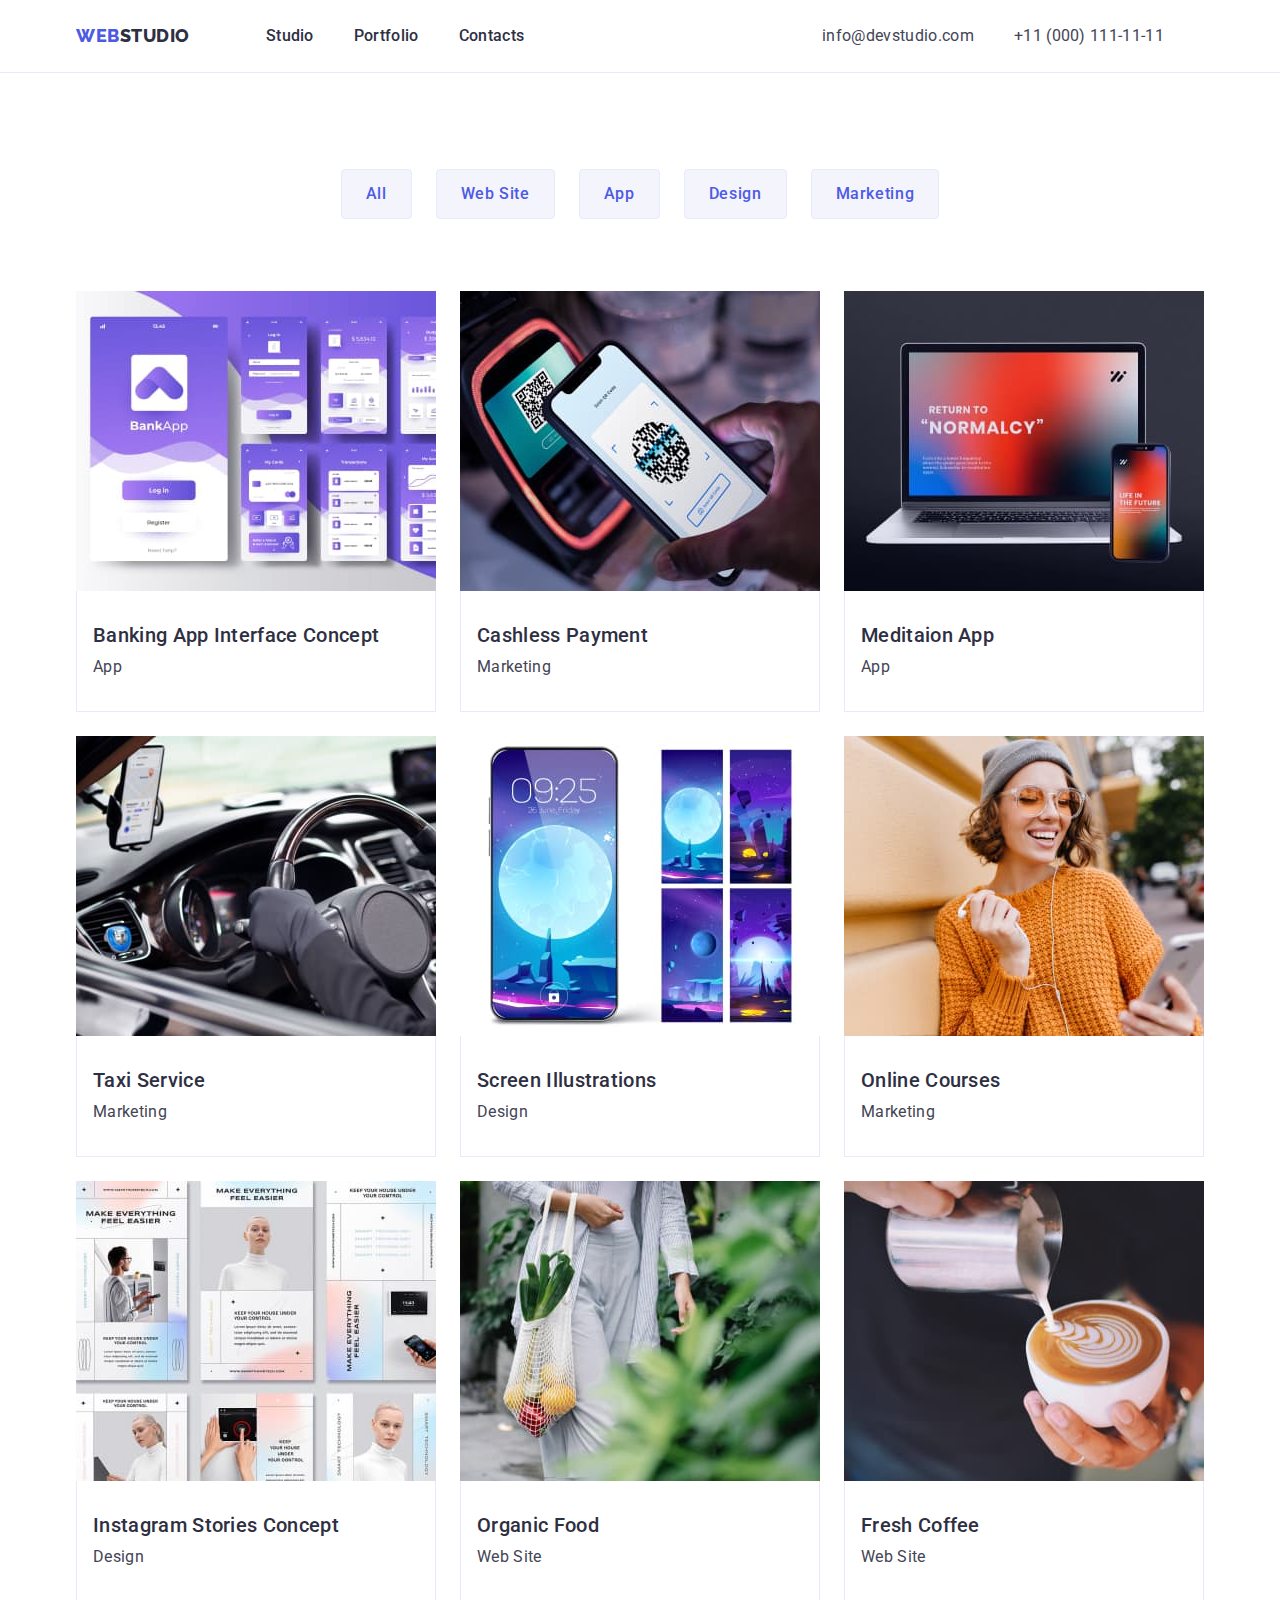
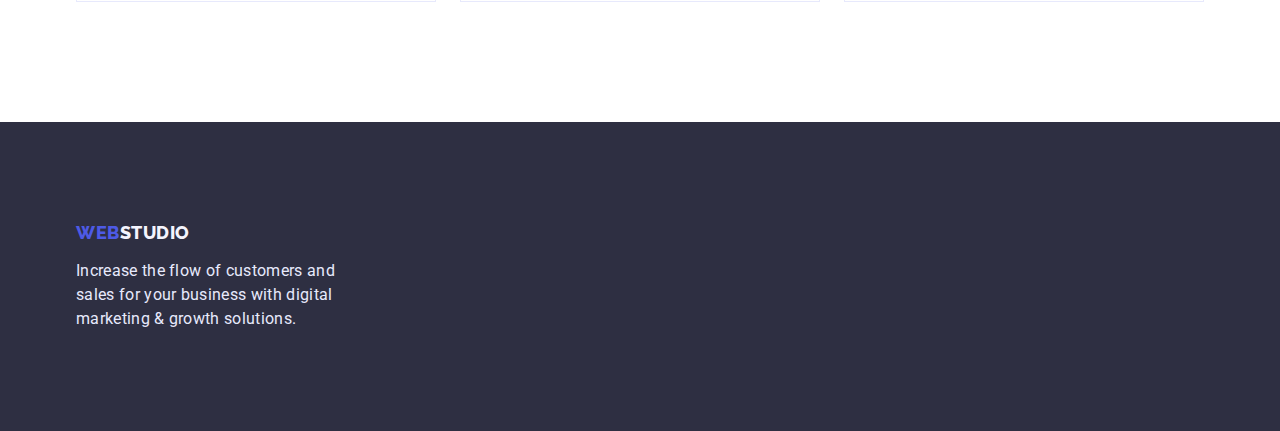
==== portfolio.html @ f9163b9d "Initial commit" ====
<!DOCTYPE html>
<html lang="en">
  <head>
    <meta charset="UTF-8" />
    <meta http-equiv="X-UA-Compatible" content="IE=edge" />
    <meta name="viewport" content="width=device-width, initial-scale=1.0" />
    <title>WebStudio</title>
    <link
      href="https://fonts.googleapis.com/css2?family=Raleway:wght@800&family=Roboto:wght@400;500;700;900&display=swap"
      rel="stylesheet"
    />
    <link
      rel="stylesheet"
      href="https://cdn.jsdelivr.net/npm/modern-normalize@1.1.0/modern-normalize.min.css"
    />
    <link rel="stylesheet" href="./css/styles.css" />
  </head>
  <body>
    <header class="header">
      <div class="container header-container">
        <nav class="header-nav">
          <a class="logo-link-header link" href="./index.html"
            ><span class="first-letter-logo">Web</span>Studio</a
          >
          <ul class="menu list">
            <li class="menu-item">
              <a class="menu-link link" href="./studio.html">Studio</a>
            </li>
            <li class="menu-item">
              <a class="menu-link link" href="./portfolio.html">Portfolio</a>
            </li>
            <li class="menu-item">
              <a class="menu-link link" href="">Contacts</a>
            </li>
          </ul>
        </nav>

        <address class="adress">
          <ul class="contact-menu list">
            <li class="mail-item">
              <a class="mail-link link" href="mailto:info@devstudio.com"
                >info@devstudio.com</a
              >
            </li>
            <li class="mail-item">
              <a class="phone-number-link link" href="tel:+110001111111"
                >+11 (000) 111-11-11</a
              >
            </li>
          </ul>
        </address>
      </div>
    </header>
    <main>
      <!-- Навігація -->

      <section class="section-portfolio">
        <!-- MENU -->

        <div class="container">
          <ul class="menu-portfolio-list list">
            <li class="menu-portfolio-link">
              <button class="menu-portfolio-btn all-btn" type="button">
                All
              </button>
            </li>
            <li class="menu-portfolio-link">
              <button class="menu-portfolio-btn website-btn" type="button">
                Web Site
              </button>
            </li>
            <li class="menu-portfolio-link">
              <button class="menu-portfolio-btn app-btn" type="button">
                App
              </button>
            </li>
            <li class="menu-portfolio-link">
              <button class="menu-portfolio-btn designer-btn" type="button">
                Design
              </button>
            </li>
            <li class="menu-portfolio-link">
              <button class="menu-portfolio-btn marketing-btn" type="button">
                Marketing
              </button>
            </li>
          </ul>

          <!-- Портфоліо робіт -->

          <ul class="porfolio-project-list list">
            <li class="portfolio-project-item">
              <img
                src="./images/project-item.jpg"
                alt="project images"
                width="360"
              />
              <div class="card-content">
                <h2 class="images-title">Banking App Interface Concept</h2>
                <p class="portfolio-project-descr">App</p>
              </div>
            </li>

            <li class="portfolio-project-item">
              <img
                src="./images/project-item-4.jpg"
                alt="project images"
                width="360"
              />
              <div class="card-content">
                <h2 class="images-title">Cashless Payment</h2>
                <p class="portfolio-project-descr">Marketing</p>
              </div>
            </li>

            <li class="portfolio-project-item">
              <img
                src="./images/project-item-5.jpg"
                alt="project images"
                width="360"
              />

              <div class="card-content">
                <h2 class="images-title">Meditaion App</h2>
                <p class="portfolio-project-descr">App</p>
              </div>
            </li>

            <li class="portfolio-project-item">
              <img
                src="./images/project-item-1.jpg"
                alt="project images"
                width="360"
              />
              <div class="card-content">
                <h2 class="images-title">Taxi Service</h2>
                <p class="portfolio-project-descr">Marketing</p>
              </div>
            </li>

            <li class="portfolio-project-item">
              <img
                src="./images/project-item-2.jpg"
                alt="project images"
                width="360"
              />
              <div class="card-content">
                <h2 class="images-title">Screen Illustrations</h2>
                <p class="portfolio-project-descr">Design</p>
              </div>
            </li>

            <li class="portfolio-project-item">
              <img
                src="./images/project-item-3.jpg"
                alt="project images"
                width="360"
              />
              <div class="card-content">
                <h2 class="images-title">Online Courses</h2>
                <p class="portfolio-project-descr">Marketing</p>
              </div>
            </li>

            <li class="portfolio-project-item">
              <img
                src="./images/project-item-6.jpg"
                alt="project images"
                width="360"
              />
              <div class="card-content">
                <h2 class="images-title">Instagram Stories Concept</h2>
                <p class="portfolio-project-descr">Design</p>
              </div>
            </li>

            <li class="portfolio-project-item">
              <img
                src="./images/project-item-7.jpg"
                alt="project images"
                width="360"
              />
              <div class="card-content">
                <h2 class="images-title">Organic Food</h2>
                <p class="portfolio-project-descr">Web Site</p>
              </div>
            </li>

            <li class="portfolio-project-item">
              <img
                src="./images/project-item-8.jpg"
                alt="project images"
                width="360"
              />
              <div class="card-content">
                <h2 class="images-title">Fresh Coffee</h2>
                <p class="portfolio-project-descr">Web Site</p>
              </div>
            </li>
          </ul>
        </div>
      </section>
    </main>

    <!-- Footer -->
    <footer class="footer">
      <div class="container">
        <a class="footer-logo-link logo link" href="./index.html"
          ><span class="first-letter-logo">Web</span>Studio</a
        >
        <p class="footer-description">
          Increase the flow of customers and sales for your business with
          digital marketing & growth solutions.
        </p>
      </div>
    </footer>
  </body>
</html>
---- css/styles.css ----
:root {
  --main-title-color: #2e2f42;
  --second-title-color: #fff;
  --main-background-color: #f4f4fd;
  --description-color: #434455;
  --accent-color: #404bbf;
  --contacts-link-color: #434455;
  --card-set-gap: 24px;
}

h1,
h2,
h3,
h4,
p {
  margin-top: 0;
  margin-bottom: 0;
}

img {
  display: block;
  max-width: 100%;
  height: auto;
}

body {
  font-family: 'Roboto', sans-serif;
  font-size: 16px;
  line-height: 1.5;
  letter-spacing: 0.02em;
  color: var(--main-title-color);
  background-color: #ffffff;
}

.list {
  margin: 0;
  padding: 0;
  list-style: none;
}

.link {
  text-decoration: none;
}

.visually-hidden {
  position: absolute;
  width: 1px;
  height: 1px;
  margin: -1px;
  border: 0;
  padding: 0;
  white-space: nowrap;
  clip-path: inset(100%);
  clip: rect(0 0 0 0);
  overflow: hidden;
}

.container {
  width: 1158px;
  margin-left: auto;
  margin-right: auto;
  padding-left: 15px;
  padding-right: 15px;
}

.section-title {
  font-size: 36px;
  line-height: 1.11;
  letter-spacing: 0.02em;
  text-transform: capitalize;
  text-align: center;
  margin-bottom: 72px;
}

/* ================== HEADER =================== */

.first-letter-logo {
  color: #4d5ae5;
}

.logo-link-header {
  margin-right: 76px;
  font-family: 'Raleway', sans-serif;
  font-weight: 800;
  font-size: 18px;
  line-height: 1.17;
  display: flex;
  align-items: center;
  letter-spacing: 0.03em;
  text-transform: uppercase;
  color: #2e2f42;
}

.menu-link {
  font-weight: 500;
  color: var(--main-title-color);
}
.menu-item {
  margin-right: 40px;
}

.mail-link,
.phone-number-link {
  color: var(--contacts-link-color);
}

.adress {
  font-style: normal;
}

.menu-link:hover,
.menu-link:focus,
.phone-number-link:hover,
.phone-number-link:focus,
.mail-link:hover,
.mail-link:focus {
  color: var(--accent-color);
}

/* .header-nav .link.current  */

.header-container,
.header-nav,
.menu,
.contact-menu {
  display: flex;
}

.mail-item {
  margin-right: 40px;
}

.menu-item:not(:last-child) {
  margin-right: 40px;
}

.adress {
  margin-left: auto;
}

.header {
  padding-top: 24px;
  padding-bottom: 24px;
  border-bottom: 1px solid #e7e9fc;
}

/* ================== HEADER / =================== */

/* ================== MAIN =================== */

/* HERO SECTION 1 */

.images-title {
  font-weight: 500;
  font-size: 20px;
  line-height: 1.2;
}

.hero-section {
  text-align: center;
  background-color: #2e2f42;
  padding-top: 180px;
  padding-bottom: 188px;
}
.hero-section-title {
  font-size: 56px;
  line-height: 1.07;
  width: 494px;
  color: var(--second-title-color);
  margin-bottom: 48px;
  margin-left: auto;
  margin-right: auto;
}

.button {
  padding: 16px 32px 16px 32px;
  font-family: inherit;
  font-size: 16px;
  line-height: 1.5;
  font-weight: 500;
  letter-spacing: 0.04em;

  color: var(--second-title-color);
  background-color: #4d5ae5;
  cursor: pointer;
  border-style: none;
  border-radius: 4px;
}

.button:hover,
.button:focus {
  background-color: var(--accent-color);
}

/* SECOND SECTION */

.second-section {
  padding-top: 120px;
  padding-bottom: 120px;
}

.second-section-title {
  font-weight: 500;
  font-size: 20px;
  line-height: 1.2;
  margin-bottom: 8px;
}

.second-section-list {
  display: flex;
}

.second-section-item {
  width: 264px;
}

.second-section-description {
  color: var(--description-color);
}

.second-section-item:not(:last-child) {
  margin-right: 24px;
}

/* THIRD SECTION */

.third-section {
  padding-bottom: 120px;
}

.third-section-list {
  display: flex;
  flex-wrap: wrap;
  justify-content: space-between;
}

/* FOURTH SECTION */

.fourth-section-description {
  color: var(--description-color);
  text-align: center;
}
.fourth-section {
  padding-top: 120px;
  padding-bottom: 120px;
  background-color: var(--main-background-color);
}

.fourth-images-title {
  font-weight: 500;
  font-size: 20px;
  line-height: 1.2;
  text-align: center;
  letter-spacing: 0.02em;
  margin-bottom: 8px;

  color: var(--main-title-color);
}

.card-content-team {
  padding: 32px 16px;
}

/* CARD SET */
.fourth-section-list {
  display: flex;
  gap: 24px;
}

.fourth-section-list > .fourth-section-item {
  background: #ffffff;
  border-radius: 4px;
}

/* CARD */
.card-team {
  border-radius: 4px;
  overflow: hidden;
}

/* ================== MAIN / =================== */

/* ================== PORTFOLIO =================== */

.section-portfolio {
  padding-top: 96px;
  padding-bottom: 120px;
}

.menu-portfolio-list {
  display: flex;
  flex-wrap: wrap;
  justify-content: center;
  margin-bottom: 72px;
}
.portfolio-project-item {
  background: #ffffff;
  /* border: 1px solid #e7e9fc; */
}
.images-title {
  text-align: left;
  margin-bottom: 8px;
}

.menu-portfolio-btn {
  font-family: inherit;
  font-size: 16px;
  font-weight: 500;
  line-height: 1.5;
  letter-spacing: 0.04em;
  color: #4d5ae5;
  background-color: var(--main-background-color);
  border: 1px solid #e7e9fc;
  border-radius: 4px;
  cursor: pointer;
  padding: 12px 24px;
}
.menu-portfolio-link:not(:last-child) {
  margin-right: 24px;
}

.menu-portfolio-btn:hover,
.menu-portfolio-btn:focus {
  color: var(--second-title-color);
  background-color: var(--accent-color);
}
.menu-portfolio-btn:hover,
.menu-portfolio-btn:focus {
  border-color: var(--accent-color);
}
/* CARD SET */

.porfolio-project-list {
  padding: 0;
  margin: 0;
  list-style: none;

  display: flex;
  flex-wrap: wrap;
  margin-left: calc(-1 * var(--card-set-gap));
  margin-top: calc(-1 * var(--card-set-gap));
}

.porfolio-project-list > .portfolio-project-item {
  flex-basis: calc(100% / 3 - var(--card-set-gap));
  margin-left: var(--card-set-gap);
  margin-top: var(--card-set-gap);
}

/* CARD */

.card-content {
  padding: 32px 16px;
  border: 1px solid #e7e9fc;
  border-top: none;
}

.portfolio-project-descr {
  color: var(--description-color);
}

/* ================== PORTFOLIO / =================== */

/* ================== FOOTER =================== */
.footer {
  background-color: var(--main-title-color);
  padding-top: 100px;
  padding-bottom: 100px;
}

.footer-logo-link {
  font-family: 'Raleway', sans-serif;
  font-weight: 800;
  font-size: 18px;
  line-height: 21px;
  display: flex;
  align-items: center;
  letter-spacing: 0.03em;
  text-transform: uppercase;
  color: #f4f4fd;
  margin-bottom: 16px;
}

.footer-description {
  color: #e7e9fc;
  width: 264px;
}

/* ================== FOOTER / =================== */
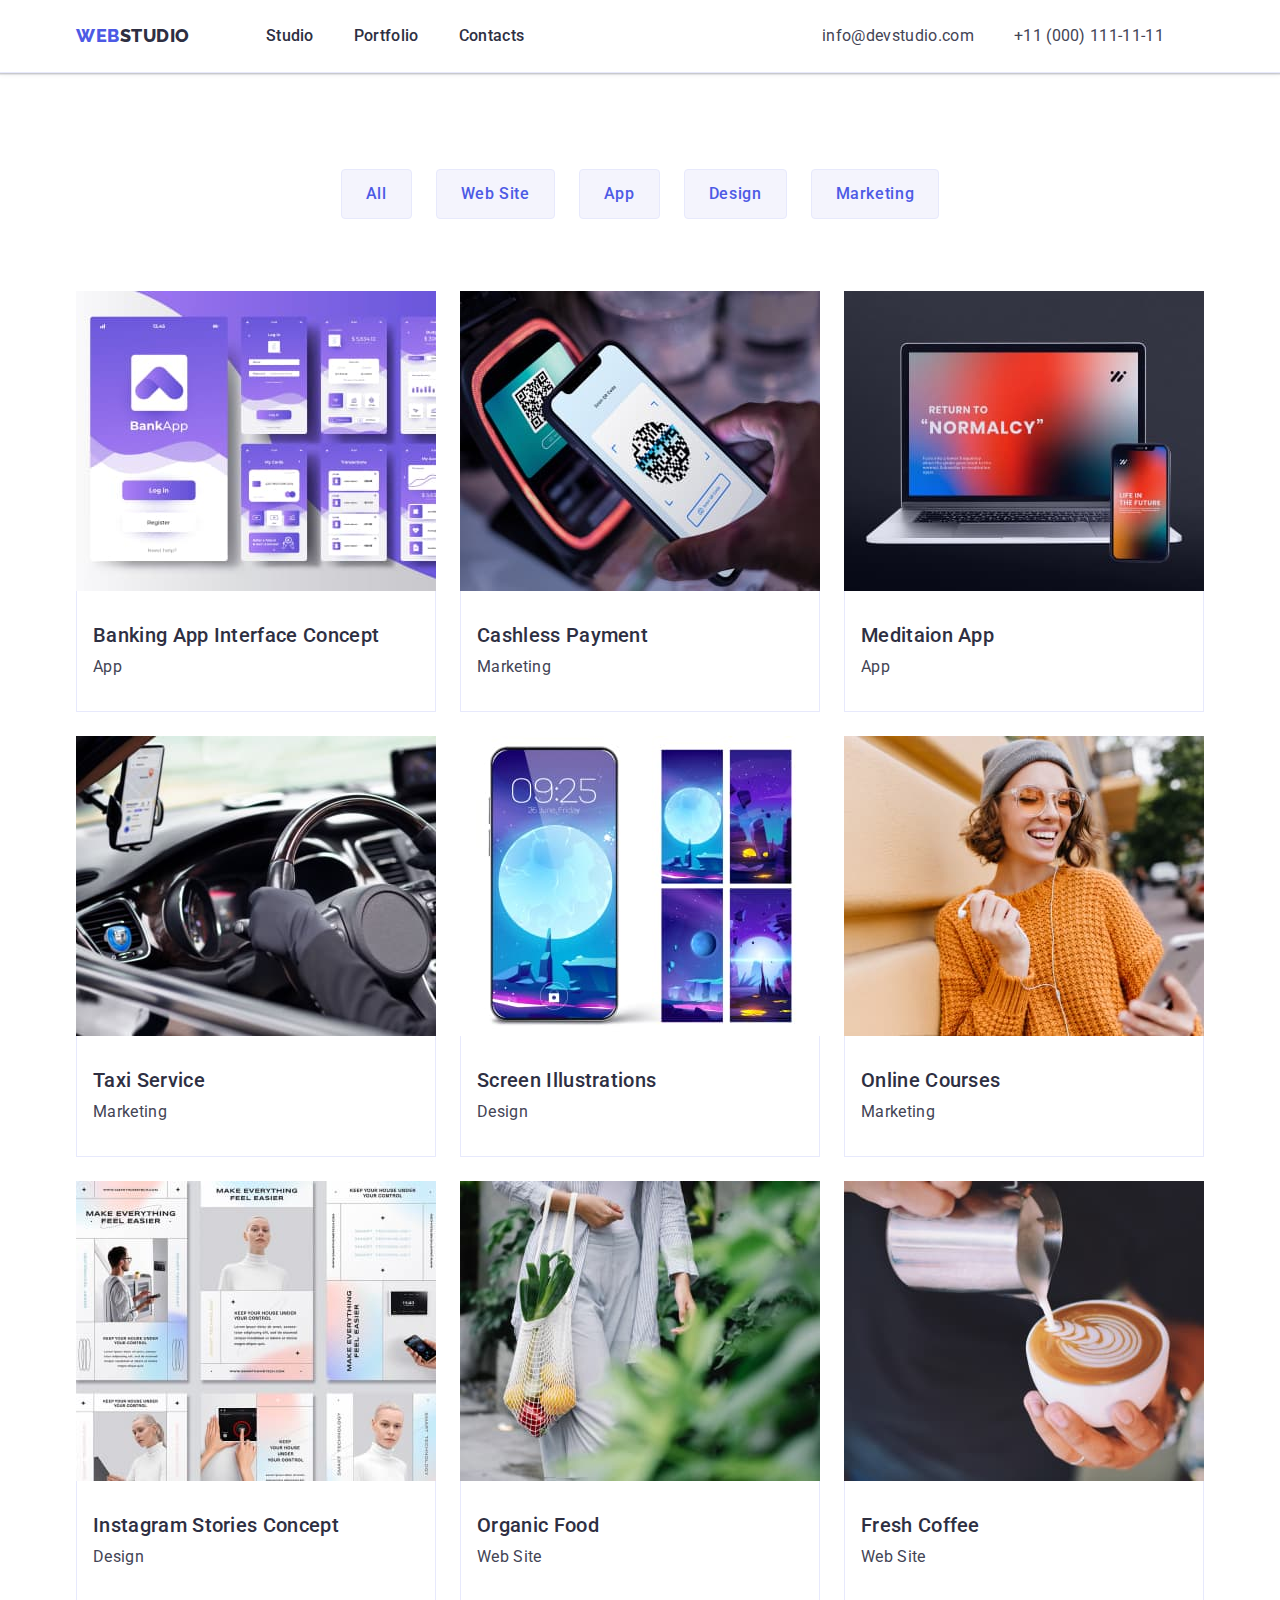
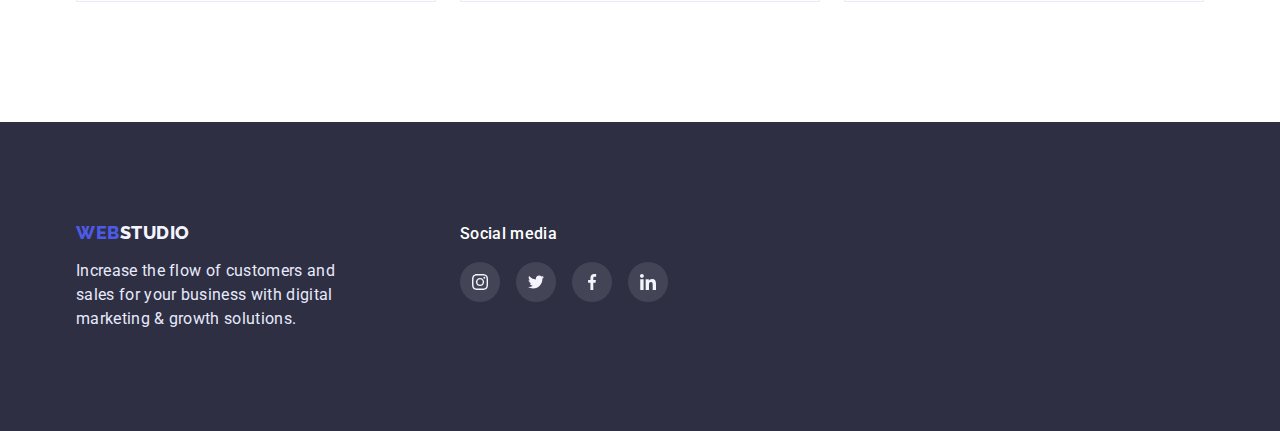
==== commit 96797407: "hw-04" ====
--- a/portfolio.html
+++ b/portfolio.html
@@ -202,16 +202,50 @@
       </section>
     </main>
 
-    <!-- Footer -->
     <footer class="footer">
-      <div class="container">
-        <a class="footer-logo-link logo link" href="./index.html"
-          ><span class="first-letter-logo">Web</span>Studio</a
-        >
-        <p class="footer-description">
-          Increase the flow of customers and sales for your business with
-          digital marketing & growth solutions.
-        </p>
+      <div class="container footer-container">
+        <div class="footer-logo">
+          <a class="footer-logo-link logo link" href="./index.html"
+            ><span class="first-letter-logo">Web</span>Studio</a
+          >
+          <p class="footer-description">
+            Increase the flow of customers and sales for your business with
+            digital marketing & growth solutions.
+          </p>
+        </div>
+        <div class="social-media">
+          <h2 class="social-media-title">Social media</h2>
+          <ul class="footer-social-list list">
+            <li class="social-list-item">
+              <a href="" class="social-list-link footer-media-link">
+                <svg class="social-list-icon" width="16" height="16">
+                  <use href="./images/icons.svg#icon-instagram"></use>
+                </svg>
+              </a>
+            </li>
+            <li class="social-list-item">
+              <a href="" class="social-list-link footer-media-link">
+                <svg class="social-list-icon" width="16" height="16">
+                  <use href="./images/icons.svg#icon-twitter"></use>
+                </svg>
+              </a>
+            </li>
+            <li class="social-list-item">
+              <a href="" class="social-list-link footer-media-link">
+                <svg class="social-list-icon" width="16" height="16">
+                  <use href="./images/icons.svg#icon-facebook"></use>
+                </svg>
+              </a>
+            </li>
+            <li class="social-list-item">
+              <a href="" class="social-list-link footer-media-link">
+                <svg class="social-list-icon" width="16" height="16">
+                  <use href="./images/icons.svg#icon-linkedin"></use>
+                </svg>
+              </a>
+            </li>
+          </ul>
+        </div>
       </div>
     </footer>
   </body>
--- a/css/styles.css
+++ b/css/styles.css
@@ -142,6 +142,8 @@
   padding-top: 24px;
   padding-bottom: 24px;
   border-bottom: 1px solid #e7e9fc;
+  box-shadow: 0px 2px 1px rgba(46, 47, 66, 0.08),
+    0px 1px 1px rgba(46, 47, 66, 0.16), 0px 1px 6px rgba(46, 47, 66, 0.08);
 }
 
 /* ================== HEADER / =================== */
@@ -161,7 +163,21 @@
   background-color: #2e2f42;
   padding-top: 180px;
   padding-bottom: 188px;
-}
+
+  background-image: linear-gradient(
+      90deg,
+      rgba(46, 47, 66, 0.7),
+      rgba(46, 47, 66, 0.7)
+    ),
+    url(../images/people-office-bg.jpg);
+
+  background-repeat: no-repeat;
+  background-position: center;
+  max-width: 1440px;
+  margin-left: auto;
+  margin-right: auto;
+}
+
 .hero-section-title {
   font-size: 56px;
   line-height: 1.07;
@@ -194,6 +210,20 @@
 
 /* SECOND SECTION */
 
+.icon-bg {
+  display: flex;
+  justify-content: center;
+  align-items: center;
+  height: 112px;
+  background-color: var(--main-background-color);
+  border-radius: 4px;
+}
+
+.icon-svg {
+  background-color: var(--main-background-color);
+  border-radius: 4px;
+}
+
 .second-section {
   padding-top: 120px;
   padding-bottom: 120px;
@@ -239,6 +269,7 @@
 .fourth-section-description {
   color: var(--description-color);
   text-align: center;
+  margin-bottom: 8px;
 }
 .fourth-section {
   padding-top: 120px;
@@ -259,6 +290,8 @@
 
 .card-content-team {
   padding: 32px 16px;
+  box-shadow: 0px 1px 6px rgba(46, 47, 66, 0.08),
+    0px 1px 1px rgba(46, 47, 66, 0.16), 0px 2px 1px rgba(46, 47, 66, 0.08);
 }
 
 /* CARD SET */
@@ -277,6 +310,46 @@
   border-radius: 4px;
   overflow: hidden;
 }
+
+.social-list-link {
+  display: flex;
+  justify-content: center;
+  align-items: center;
+  width: 40px;
+  height: 40px;
+  border-radius: 50%;
+  background-color: #4d5ae5;
+}
+
+.social-list {
+  display: flex;
+  justify-content: center;
+  gap: 24px;
+}
+
+/* ================== FIFTH SECTION =================== */
+
+.fifth-section {
+  padding-top: 130px;
+}
+
+.fifth-section-item {
+  display: flex;
+  justify-content: center;
+  align-items: center;
+  width: 168px;
+  height: 88px;
+  border: 1px solid #8e8f99;
+  border-radius: 4px;
+}
+
+.fifth-section-list {
+  display: flex;
+  gap: 24px;
+  padding-bottom: 120px;
+}
+
+/* ================== FIFTH SECTION / =================== */
 
 /* ================== MAIN / =================== */
 
@@ -321,13 +394,13 @@
 
 .menu-portfolio-btn:hover,
 .menu-portfolio-btn:focus {
+  box-shadow: 0px 3px 1px rgba(0, 0, 0, 0.1), 0px 2px 1px rgba(0, 0, 0, 0.08),
+    0px 2px 2px rgba(0, 0, 0, 0.12);
   color: var(--second-title-color);
   background-color: var(--accent-color);
-}
-.menu-portfolio-btn:hover,
-.menu-portfolio-btn:focus {
   border-color: var(--accent-color);
 }
+
 /* CARD SET */
 
 .porfolio-project-list {
@@ -353,6 +426,12 @@
   padding: 32px 16px;
   border: 1px solid #e7e9fc;
   border-top: none;
+}
+
+.portfolio-project-item:hover,
+.portfolio-project-item:focus {
+  box-shadow: 0px 1px 6px rgba(46, 47, 66, 0.08),
+    0px 1px 1px rgba(46, 47, 66, 0.16), 0px 2px 1px rgba(46, 47, 66, 0.08);
 }
 
 .portfolio-project-descr {
@@ -386,4 +465,35 @@
   width: 264px;
 }
 
+.social-media-title {
+  font-weight: 500;
+  font-size: 16px;
+  line-height: 1.5;
+  letter-spacing: 0.02em;
+  color: var(--second-title-color);
+  margin-bottom: 16px;
+}
+
+.footer-media-link {
+  background-color: rgba(255, 255, 255, 0.1);
+}
+
+.footer-social-media {
+  padding-left: 0%;
+  justify-content: left;
+}
+
+.footer-container {
+  display: flex;
+}
+
+.footer-social-list {
+  display: flex;
+  justify-content: left;
+  gap: 16px;
+}
+
+.social-media {
+  padding-left: 120px;
+}
 /* ================== FOOTER / =================== */
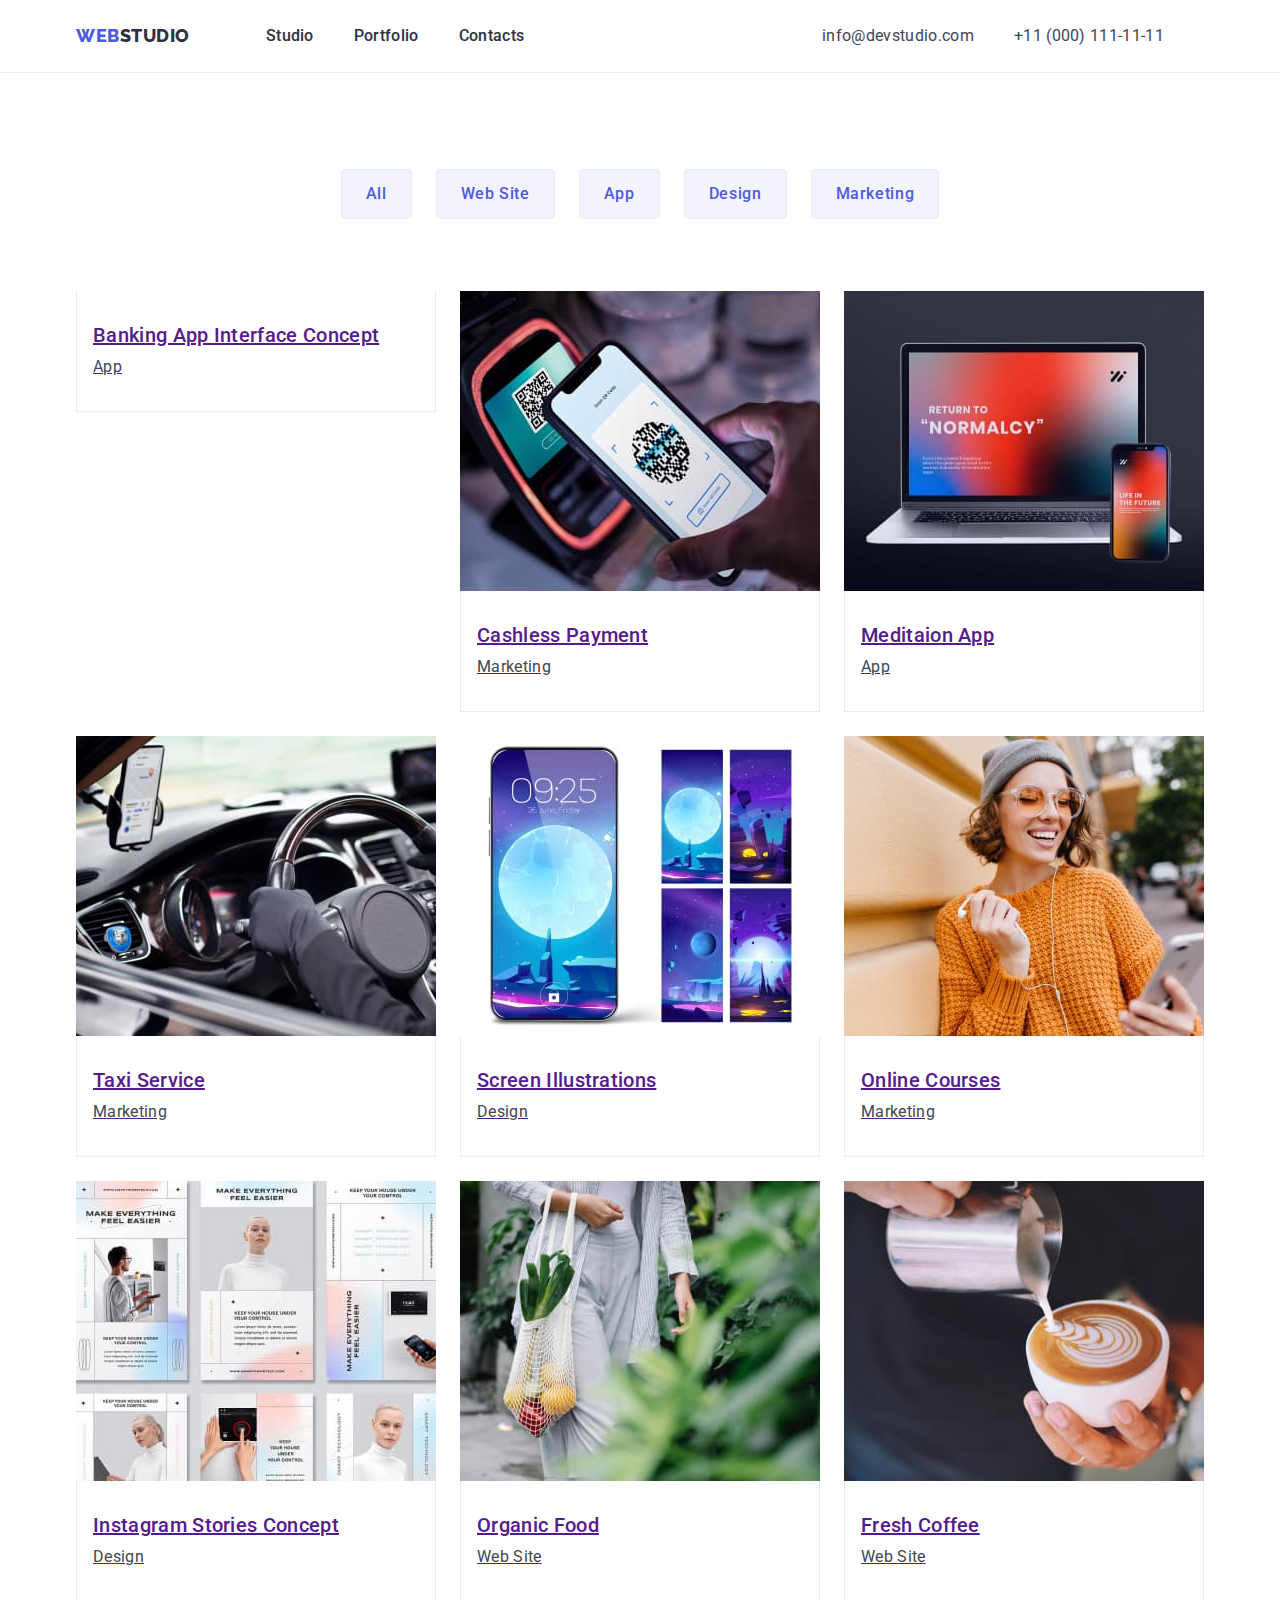
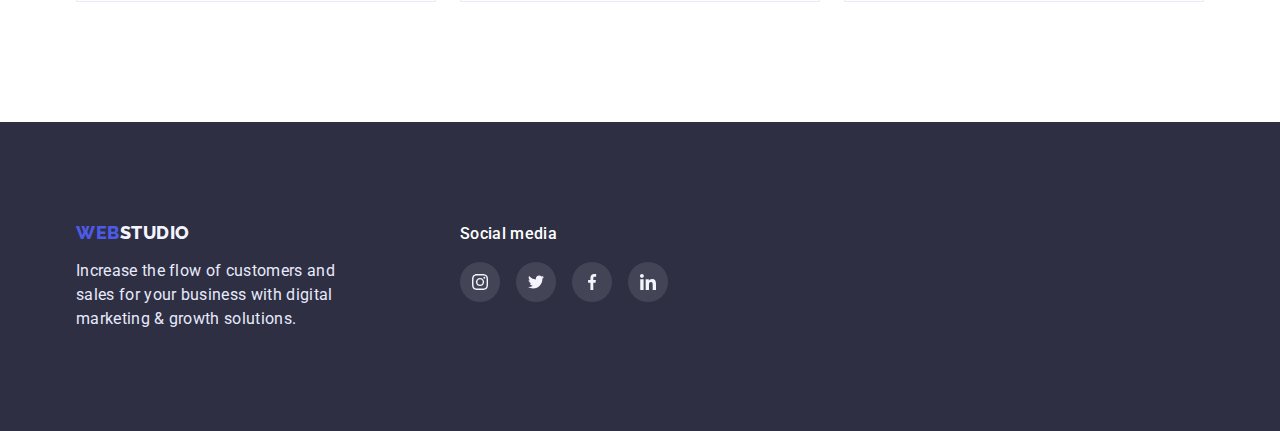
==== commit 8d0341cb: "hw-04" ====
--- a/portfolio.html
+++ b/portfolio.html
@@ -90,112 +90,130 @@
 
           <ul class="porfolio-project-list list">
             <li class="portfolio-project-item">
+              <a class="portfolio-card-link" href="" 
               <img
-                src="./images/project-item.jpg"
-                alt="project images"
-                width="360"
-              />
-              <div class="card-content">
-                <h2 class="images-title">Banking App Interface Concept</h2>
-                <p class="portfolio-project-descr">App</p>
-              </div>
-            </li>
-
-            <li class="portfolio-project-item">
-              <img
-                src="./images/project-item-4.jpg"
-                alt="project images"
-                width="360"
-              />
-              <div class="card-content">
-                <h2 class="images-title">Cashless Payment</h2>
-                <p class="portfolio-project-descr">Marketing</p>
-              </div>
-            </li>
-
-            <li class="portfolio-project-item">
-              <img
-                src="./images/project-item-5.jpg"
-                alt="project images"
-                width="360"
-              />
-
-              <div class="card-content">
-                <h2 class="images-title">Meditaion App</h2>
-                <p class="portfolio-project-descr">App</p>
-              </div>
-            </li>
-
-            <li class="portfolio-project-item">
-              <img
-                src="./images/project-item-1.jpg"
-                alt="project images"
-                width="360"
-              />
-              <div class="card-content">
-                <h2 class="images-title">Taxi Service</h2>
-                <p class="portfolio-project-descr">Marketing</p>
-              </div>
-            </li>
-
-            <li class="portfolio-project-item">
-              <img
-                src="./images/project-item-2.jpg"
-                alt="project images"
-                width="360"
-              />
-              <div class="card-content">
-                <h2 class="images-title">Screen Illustrations</h2>
-                <p class="portfolio-project-descr">Design</p>
-              </div>
-            </li>
-
-            <li class="portfolio-project-item">
-              <img
-                src="./images/project-item-3.jpg"
-                alt="project images"
-                width="360"
-              />
-              <div class="card-content">
-                <h2 class="images-title">Online Courses</h2>
-                <p class="portfolio-project-descr">Marketing</p>
-              </div>
-            </li>
-
-            <li class="portfolio-project-item">
-              <img
-                src="./images/project-item-6.jpg"
-                alt="project images"
-                width="360"
-              />
-              <div class="card-content">
-                <h2 class="images-title">Instagram Stories Concept</h2>
-                <p class="portfolio-project-descr">Design</p>
-              </div>
-            </li>
-
-            <li class="portfolio-project-item">
-              <img
-                src="./images/project-item-7.jpg"
-                alt="project images"
-                width="360"
-              />
-              <div class="card-content">
-                <h2 class="images-title">Organic Food</h2>
-                <p class="portfolio-project-descr">Web Site</p>
-              </div>
-            </li>
-
-            <li class="portfolio-project-item">
-              <img
-                src="./images/project-item-8.jpg"
-                alt="project images"
-                width="360"
-              />
-              <div class="card-content">
-                <h2 class="images-title">Fresh Coffee</h2>
-                <p class="portfolio-project-descr">Web Site</p>
-              </div>
+                  src="./images/project-item.jpg"
+                  alt="project images"
+                  width="360"
+                />
+                <div class="card-content">
+                  <h2 class="images-title">Banking App Interface Concept</h2>
+                  <p class="portfolio-project-descr">App</p>
+                </div>
+              </a>
+            </li>
+
+            <li class="portfolio-project-item">
+              <a class="portfolio-card-link" href="">
+                <img
+                  src="./images/project-item-4.jpg"
+                  alt="project images"
+                  width="360"
+                />
+                <div class="card-content">
+                  <h2 class="images-title">Cashless Payment</h2>
+                  <p class="portfolio-project-descr">Marketing</p>
+                </div>
+              </a>
+            </li>
+
+            <li class="portfolio-project-item">
+              <a class="portfolio-card-link" href="">
+                <img
+                  src="./images/project-item-5.jpg"
+                  alt="project images"
+                  width="360"
+                />
+
+                <div class="card-content">
+                  <h2 class="images-title">Meditaion App</h2>
+                  <p class="portfolio-project-descr">App</p>
+                </div>
+              </a>
+            </li>
+
+            <li class="portfolio-project-item">
+              <a class="portfolio-card-link" href="">
+                <img
+                  src="./images/project-item-1.jpg"
+                  alt="project images"
+                  width="360"
+                />
+                <div class="card-content">
+                  <h2 class="images-title">Taxi Service</h2>
+                  <p class="portfolio-project-descr">Marketing</p>
+                </div>
+              </a>
+            </li>
+
+            <li class="portfolio-project-item">
+              <a class="portfolio-card-link" href="">
+                <img
+                  src="./images/project-item-2.jpg"
+                  alt="project images"
+                  width="360"
+                />
+                <div class="card-content">
+                  <h2 class="images-title">Screen Illustrations</h2>
+                  <p class="portfolio-project-descr">Design</p>
+                </div>
+              </a>
+            </li>
+
+            <li class="portfolio-project-item">
+              <a class="portfolio-card-link" href="">
+                <img
+                  src="./images/project-item-3.jpg"
+                  alt="project images"
+                  width="360"
+                />
+                <div class="card-content">
+                  <h2 class="images-title">Online Courses</h2>
+                  <p class="portfolio-project-descr">Marketing</p>
+                </div>
+              </a>
+            </li>
+
+            <li class="portfolio-project-item">
+              <a class="portfolio-card-link" href="">
+                <img
+                  src="./images/project-item-6.jpg"
+                  alt="project images"
+                  width="360"
+                />
+                <div class="card-content">
+                  <h2 class="images-title">Instagram Stories Concept</h2>
+                  <p class="portfolio-project-descr">Design</p>
+                </div>
+              </a>
+            </li>
+
+            <li class="portfolio-project-item">
+              <a class="portfolio-card-link" href="">
+                <img
+                  src="./images/project-item-7.jpg"
+                  alt="project images"
+                  width="360"
+                />
+                <div class="card-content">
+                  <h2 class="images-title">Organic Food</h2>
+                  <p class="portfolio-project-descr">Web Site</p>
+                </div>
+              </a>
+            </li>
+
+            <li class="portfolio-project-item">
+              <a class="portfolio-card-link" href="">
+                <img
+                  src="./images/project-item-8.jpg"
+                  alt="project images"
+                  width="360"
+                />
+                <div class="card-content">
+                  <h2 class="images-title">Fresh Coffee</h2>
+                  <p class="portfolio-project-descr">Web Site</p>
+                </div>
+              </a>
             </li>
           </ul>
         </div>
--- a/css/styles.css
+++ b/css/styles.css
@@ -117,8 +117,6 @@
   color: var(--accent-color);
 }
 
-/* .header-nav .link.current  */
-
 .header-container,
 .header-nav,
 .menu,
@@ -142,8 +140,6 @@
   padding-top: 24px;
   padding-bottom: 24px;
   border-bottom: 1px solid #e7e9fc;
-  box-shadow: 0px 2px 1px rgba(46, 47, 66, 0.08),
-    0px 1px 1px rgba(46, 47, 66, 0.16), 0px 1px 6px rgba(46, 47, 66, 0.08);
 }
 
 /* ================== HEADER / =================== */
@@ -217,6 +213,7 @@
   height: 112px;
   background-color: var(--main-background-color);
   border-radius: 4px;
+  margin-bottom: 8px;
 }
 
 .icon-svg {
@@ -318,7 +315,13 @@
   width: 40px;
   height: 40px;
   border-radius: 50%;
+  fill: #f4f4fd;
   background-color: #4d5ae5;
+}
+
+.social-list-link:hover,
+.social-list-link:focus {
+  background-color: var(--accent-color);
 }
 
 .social-list {
@@ -331,22 +334,39 @@
 
 .fifth-section {
   padding-top: 130px;
+  padding-bottom: 120px;
+}
+
+.fifth-section-list {
+  display: flex;
+  gap: 24px;
 }
 
 .fifth-section-item {
+  width: 168px;
+  height: 88px;
+}
+
+.fifth-section-link {
   display: flex;
   justify-content: center;
   align-items: center;
-  width: 168px;
-  height: 88px;
+  width: 100%;
+  height: 100%;
   border: 1px solid #8e8f99;
   border-radius: 4px;
 }
 
-.fifth-section-list {
-  display: flex;
-  gap: 24px;
-  padding-bottom: 120px;
+.customers-icon {
+  fill: #afb1b8;
+}
+
+.fifth-section-link:is(:hover, :focus) {
+  border-color: var(--accent-color);
+}
+
+.fifth-section-link:is(:hover, :focus) .customers-icon {
+  fill: var(--accent-color);
 }
 
 /* ================== FIFTH SECTION / =================== */
@@ -368,8 +388,8 @@
 }
 .portfolio-project-item {
   background: #ffffff;
-  /* border: 1px solid #e7e9fc; */
-}
+}
+
 .images-title {
   text-align: left;
   margin-bottom: 8px;
@@ -428,14 +448,13 @@
   border-top: none;
 }
 
-.portfolio-project-item:hover,
-.portfolio-project-item:focus {
+.portfolio-project-descr {
+  color: var(--description-color);
+}
+
+.portfolio-project-item:is(:hover, :focus) {
   box-shadow: 0px 1px 6px rgba(46, 47, 66, 0.08),
     0px 1px 1px rgba(46, 47, 66, 0.16), 0px 2px 1px rgba(46, 47, 66, 0.08);
-}
-
-.portfolio-project-descr {
-  color: var(--description-color);
 }
 
 /* ================== PORTFOLIO / =================== */
@@ -469,13 +488,16 @@
   font-weight: 500;
   font-size: 16px;
   line-height: 1.5;
-  letter-spacing: 0.02em;
   color: var(--second-title-color);
   margin-bottom: 16px;
 }
 
 .footer-media-link {
   background-color: rgba(255, 255, 255, 0.1);
+}
+
+.footer-media-link:is(:hover, :focus) {
+  background-color: #31d0aa;
 }
 
 .footer-social-media {
@@ -494,6 +516,6 @@
 }
 
 .social-media {
-  padding-left: 120px;
+  margin-left: 120px;
 }
 /* ================== FOOTER / =================== */
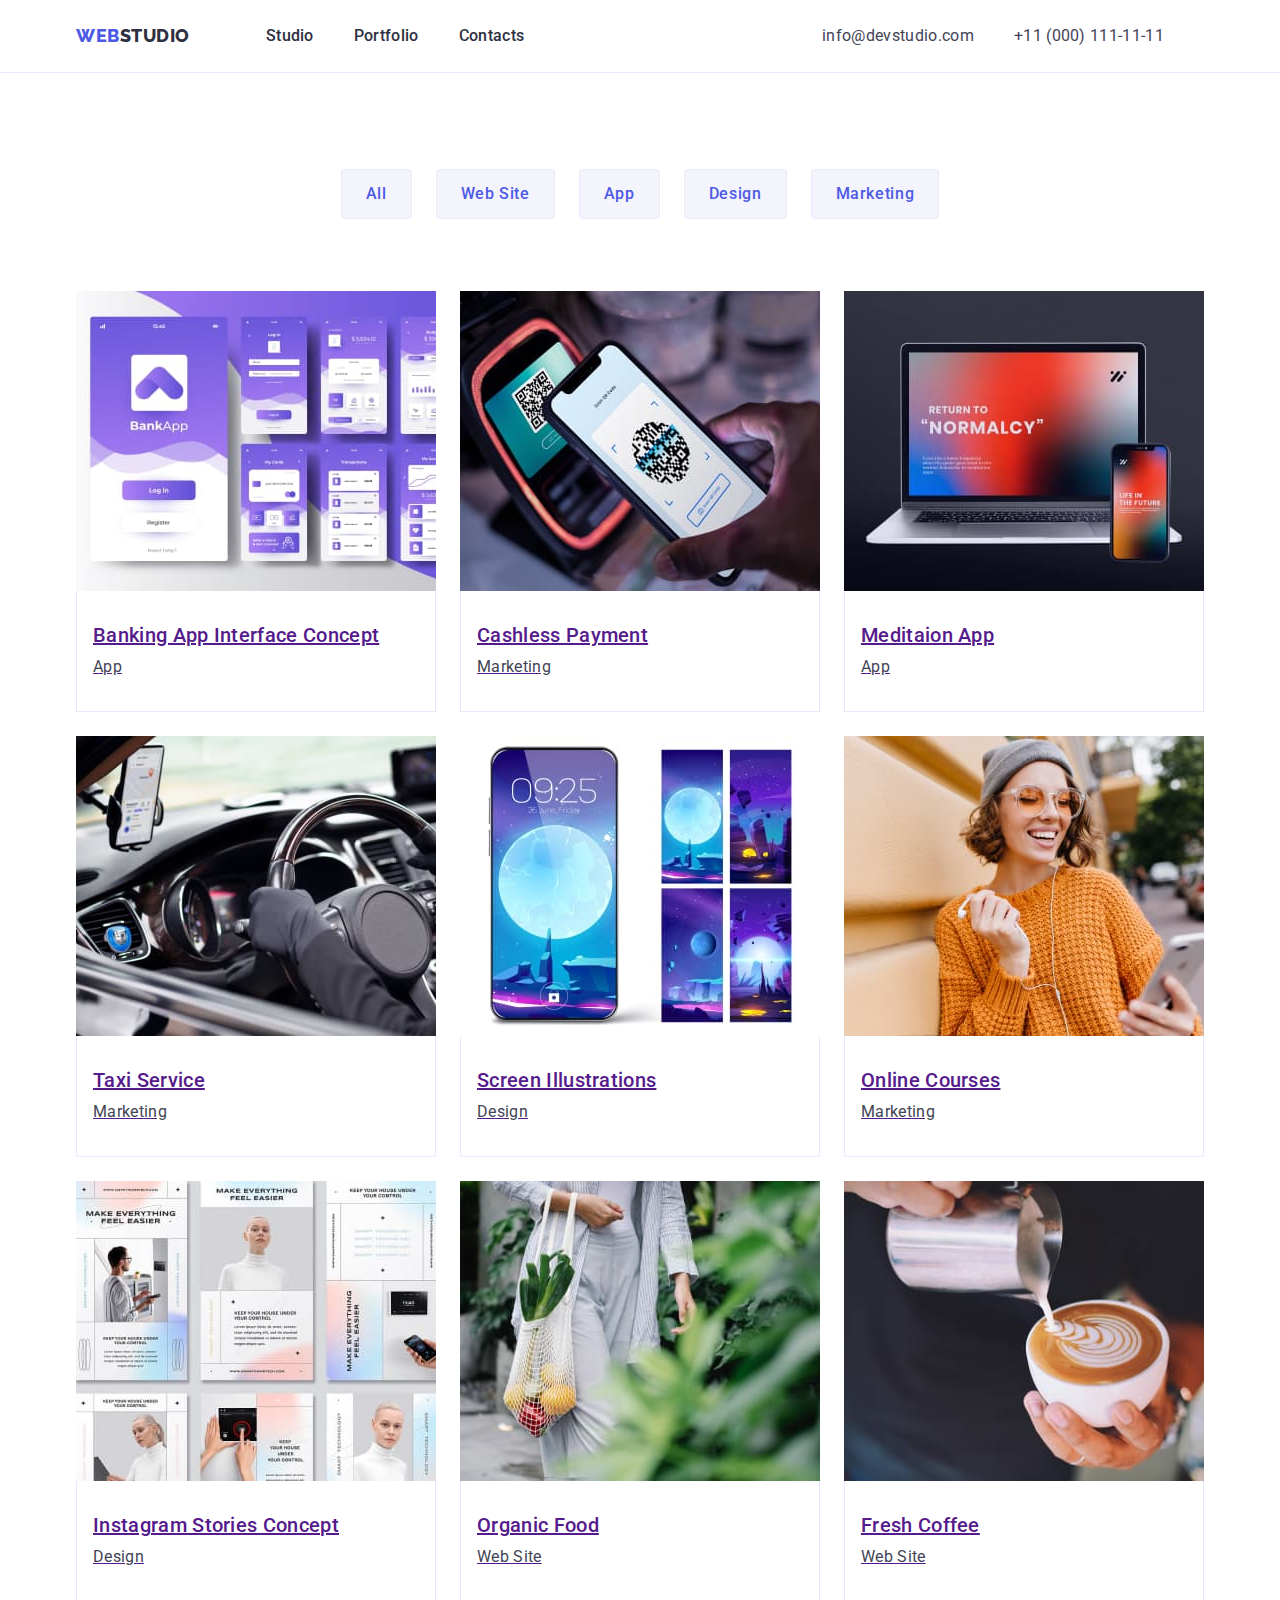
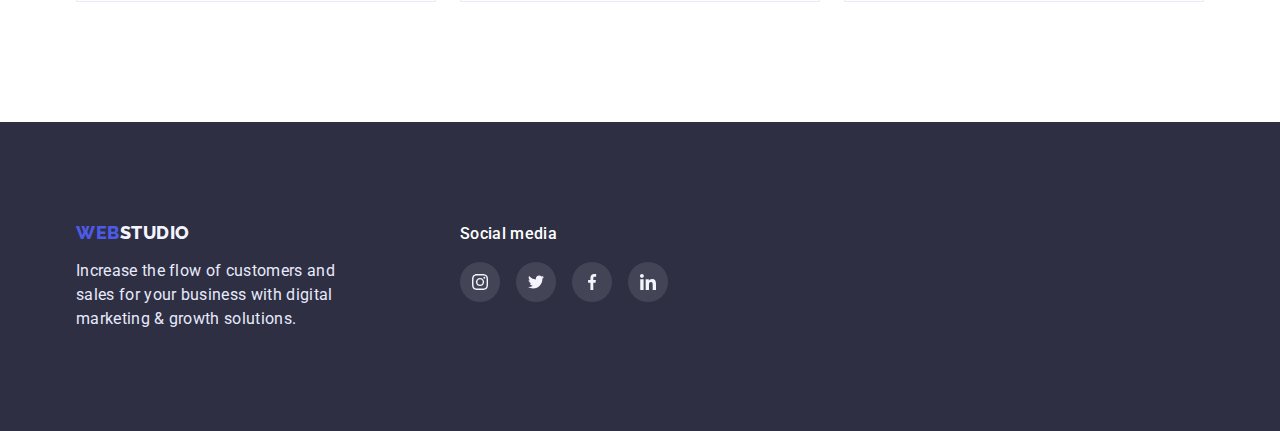
==== commit 6086535f: "hw-04" ====
--- a/portfolio.html
+++ b/portfolio.html
@@ -90,8 +90,8 @@
 
           <ul class="porfolio-project-list list">
             <li class="portfolio-project-item">
-              <a class="portfolio-card-link" href="" 
-              <img
+              <a class="portfolio-card-link" href="">
+                <img
                   src="./images/project-item.jpg"
                   alt="project images"
                   width="360"
